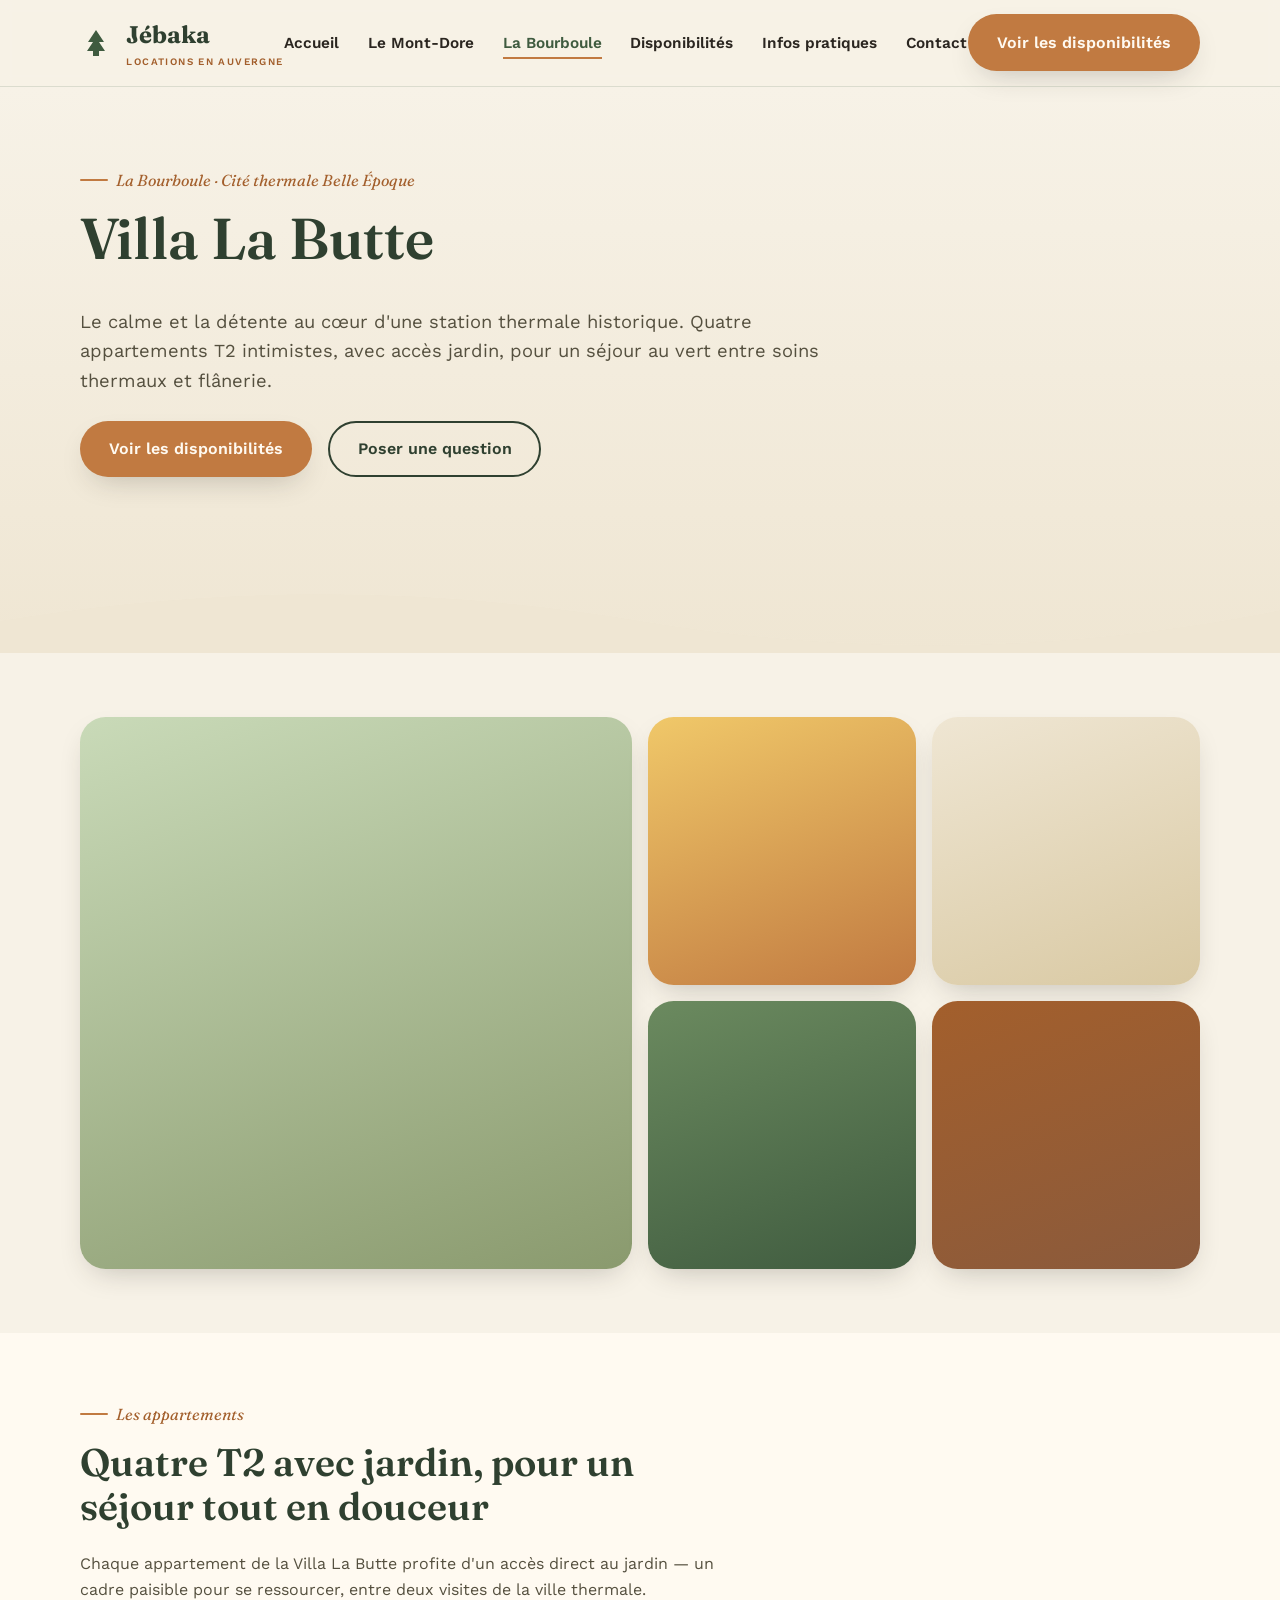
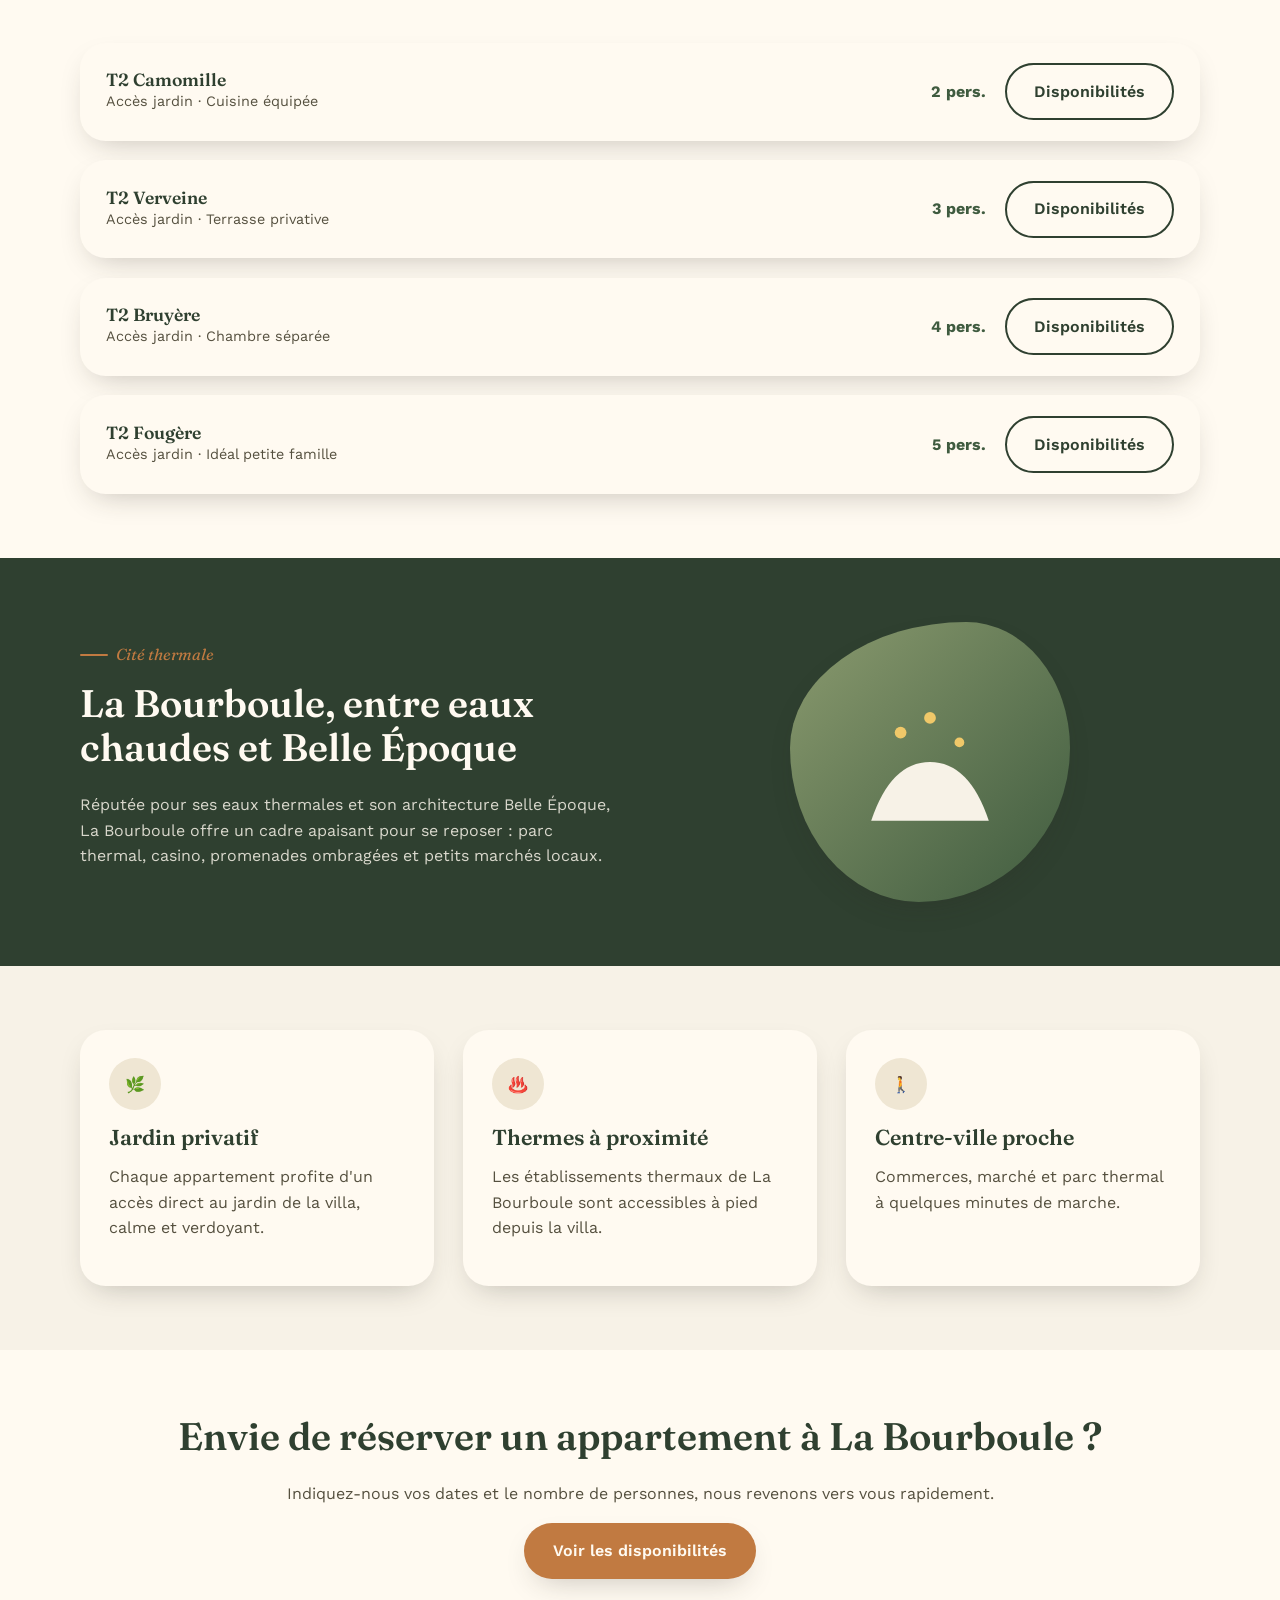
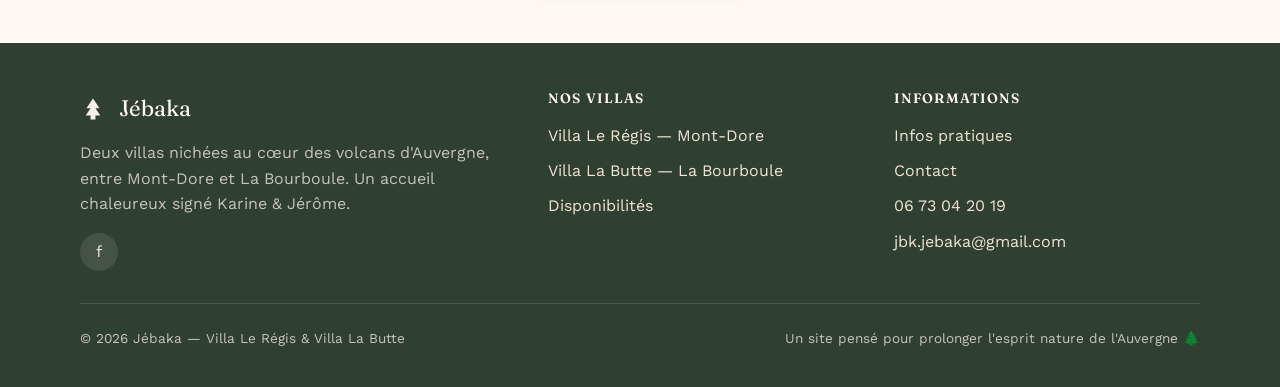
==== bourboule.html @ 48bd9418 "Refonte du site Jébaka avec un thème naturel Nouveau site statique (accueil, Mont-Dore, Bourboule, d" ====
<!DOCTYPE html>
<html lang="fr">
<head>
<meta charset="UTF-8">
<meta name="viewport" content="width=device-width, initial-scale=1.0">
<title>Villa La Butte — Appartements à La Bourboule | Jébaka</title>
<meta name="description" content="Villa La Butte à La Bourboule : 4 appartements T2 avec accès jardin, calme et détente dans une station thermale Belle Époque.">
<link rel="icon" href="data:image/svg+xml,<svg xmlns=%22http://www.w3.org/2000/svg%22 viewBox=%220 0 100 100%22><text y=%22.9em%22 font-size=%2290%22>🌲</text></svg>">
<link rel="preconnect" href="https://fonts.googleapis.com">
<link rel="preconnect" href="https://fonts.gstatic.com" crossorigin>
<link href="https://fonts.googleapis.com/css2?family=Fraunces:ital,wght@0,500;0,600;0,700;1,500&family=Work+Sans:wght@400;500;600;700&display=swap" rel="stylesheet">
<link rel="stylesheet" href="assets/css/style.css">
</head>
<body>

<header class="site-header">
  <div class="container">
    <a href="index.html" class="logo">
      <svg width="32" height="32" viewBox="0 0 32 32" fill="none"><path d="M16 3 L24 15h-5l6 9h-6l0 5h-6l0-5H7l6-9h-5Z" fill="#3f5b3f"/></svg>
      <span>Jébaka<span class="sub">Locations en Auvergne</span></span>
    </a>
    <nav class="main-nav" aria-label="Navigation principale">
      <ul>
        <li><a href="index.html">Accueil</a></li>
        <li><a href="mont-dore.html">Le Mont-Dore</a></li>
        <li><a href="bourboule.html" aria-current="page">La Bourboule</a></li>
        <li><a href="disponibilites.html">Disponibilités</a></li>
        <li><a href="infos-pratiques.html">Infos pratiques</a></li>
        <li><a href="contact.html">Contact</a></li>
      </ul>
    </nav>
    <div class="header-actions">
      <a href="disponibilites.html" class="btn btn-primary">Voir les disponibilités</a>
      <button class="nav-toggle" aria-label="Ouvrir le menu"><span></span></button>
    </div>
  </div>
</header>

<main>
  <section class="hero" style="padding-bottom:0;">
    <div class="container" style="grid-template-columns:1fr;">
      <div class="hero-copy" style="max-width:760px;">
        <p class="eyebrow">La Bourboule · Cité thermale Belle Époque</p>
        <h1>Villa La Butte</h1>
        <p class="lead">Le calme et la détente au cœur d'une station thermale historique. Quatre appartements T2 intimistes, avec accès jardin, pour un séjour au vert entre soins thermaux et flânerie.</p>
        <div class="hero-actions">
          <a href="disponibilites.html" class="btn btn-primary">Voir les disponibilités</a>
          <a href="contact.html" class="btn btn-ghost">Poser une question</a>
        </div>
      </div>
    </div>
    <svg class="mountain-line" viewBox="0 0 1200 120" preserveAspectRatio="none">
      <path d="M0,120 L0,90 Q300,40 600,90 T1200,80 L1200,120 Z" fill="#efe6d3"/>
    </svg>
  </section>

  <section class="section-cream">
    <div class="container">
      <div class="gallery-grid">
        <div style="background:linear-gradient(160deg,#c9dab8,#8a9a6e)"></div>
        <div style="background:linear-gradient(160deg,#f0c869,#c17a41)"></div>
        <div style="background:linear-gradient(160deg,#efe6d3,#d9c9a3)"></div>
        <div style="background:linear-gradient(160deg,#6b8a5f,#3f5b3f)"></div>
        <div style="background:linear-gradient(160deg,#a35f2c,#8a5a3c)"></div>
      </div>
    </div>
  </section>

  <section class="section-paper">
    <div class="container">
      <div class="section-head">
        <p class="eyebrow">Les appartements</p>
        <h2>Quatre T2 avec jardin, pour un séjour tout en douceur</h2>
        <p>Chaque appartement de la Villa La Butte profite d'un accès direct au jardin — un cadre paisible pour se ressourcer, entre deux visites de la ville thermale.</p>
      </div>
      <div class="apartment-list">
        <div class="apartment-row">
          <div>
            <h3>T2 Camomille</h3>
            <p class="meta">Accès jardin · Cuisine équipée</p>
          </div>
          <span class="capacity">2 pers.</span>
          <a href="disponibilites.html" class="btn btn-ghost">Disponibilités</a>
        </div>
        <div class="apartment-row">
          <div>
            <h3>T2 Verveine</h3>
            <p class="meta">Accès jardin · Terrasse privative</p>
          </div>
          <span class="capacity">3 pers.</span>
          <a href="disponibilites.html" class="btn btn-ghost">Disponibilités</a>
        </div>
        <div class="apartment-row">
          <div>
            <h3>T2 Bruyère</h3>
            <p class="meta">Accès jardin · Chambre séparée</p>
          </div>
          <span class="capacity">4 pers.</span>
          <a href="disponibilites.html" class="btn btn-ghost">Disponibilités</a>
        </div>
        <div class="apartment-row">
          <div>
            <h3>T2 Fougère</h3>
            <p class="meta">Accès jardin · Idéal petite famille</p>
          </div>
          <span class="capacity">5 pers.</span>
          <a href="disponibilites.html" class="btn btn-ghost">Disponibilités</a>
        </div>
      </div>
    </div>
  </section>

  <section class="section-forest">
    <div class="container" style="display:grid;grid-template-columns:1fr 1fr;gap:2.5rem;align-items:center;">
      <div class="blob" style="background:linear-gradient(135deg,#8a9a6e,#3f5b3f);margin-inline:auto;max-width:280px;order:2;">
        <svg viewBox="0 0 200 200" fill="none">
          <path d="M40 160 Q60 100 100 100 Q140 100 160 160Z" fill="#f7f2e7"/>
          <circle cx="70" cy="70" r="6" fill="#f0c869"/>
          <circle cx="130" cy="80" r="5" fill="#f0c869"/>
          <circle cx="100" cy="55" r="6" fill="#f0c869"/>
        </svg>
      </div>
      <div>
        <p class="eyebrow" style="color:#c17a41;">Cité thermale</p>
        <h2>La Bourboule, entre eaux chaudes et Belle Époque</h2>
        <p>Réputée pour ses eaux thermales et son architecture Belle Époque, La Bourboule offre un cadre apaisant pour se reposer : parc thermal, casino, promenades ombragées et petits marchés locaux.</p>
      </div>
    </div>
  </section>

  <section class="section-cream">
    <div class="container">
      <div class="feature-grid">
        <div class="feature-card">
          <div class="feature-icon">🌿</div>
          <h3>Jardin privatif</h3>
          <p>Chaque appartement profite d'un accès direct au jardin de la villa, calme et verdoyant.</p>
        </div>
        <div class="feature-card">
          <div class="feature-icon">♨️</div>
          <h3>Thermes à proximité</h3>
          <p>Les établissements thermaux de La Bourboule sont accessibles à pied depuis la villa.</p>
        </div>
        <div class="feature-card">
          <div class="feature-icon">🚶</div>
          <h3>Centre-ville proche</h3>
          <p>Commerces, marché et parc thermal à quelques minutes de marche.</p>
        </div>
      </div>
    </div>
  </section>

  <section class="section-paper">
    <div class="container" style="text-align:center;">
      <h2>Envie de réserver un appartement à La Bourboule ?</h2>
      <p>Indiquez-nous vos dates et le nombre de personnes, nous revenons vers vous rapidement.</p>
      <a href="disponibilites.html" class="btn btn-primary">Voir les disponibilités</a>
    </div>
  </section>
</main>

<footer class="site-footer">
  <div class="container">
    <div class="footer-grid">
      <div>
        <div class="footer-logo">
          <svg width="26" height="26" viewBox="0 0 32 32" fill="none"><path d="M16 3 L24 15h-5l6 9h-6l0 5h-6l0-5H7l6-9h-5Z" fill="#f7f2e7"/></svg>
          Jébaka
        </div>
        <p>Deux villas nichées au cœur des volcans d'Auvergne, entre Mont-Dore et La Bourboule. Un accueil chaleureux signé Karine &amp; Jérôme.</p>
        <div class="social-links">
          <a href="https://www.facebook.com" aria-label="Facebook" target="_blank" rel="noopener">f</a>
        </div>
      </div>
      <div>
        <h4>Nos villas</h4>
        <ul>
          <li><a href="mont-dore.html">Villa Le Régis — Mont-Dore</a></li>
          <li><a href="bourboule.html">Villa La Butte — La Bourboule</a></li>
          <li><a href="disponibilites.html">Disponibilités</a></li>
        </ul>
      </div>
      <div>
        <h4>Informations</h4>
        <ul>
          <li><a href="infos-pratiques.html">Infos pratiques</a></li>
          <li><a href="contact.html">Contact</a></li>
          <li><a href="tel:0673042019">06 73 04 20 19</a></li>
          <li><a href="mailto:jbk.jebaka@gmail.com">jbk.jebaka@gmail.com</a></li>
        </ul>
      </div>
    </div>
    <div class="footer-bottom">
      <p>© 2026 Jébaka — Villa Le Régis &amp; Villa La Butte</p>
      <p>Un site pensé pour prolonger l'esprit nature de l'Auvergne 🌲</p>
    </div>
  </div>
</footer>

<script src="assets/js/main.js"></script>
</body>
</html>
---- assets/css/style.css ----
/* =========================================================
   Jébaka — thème "nature d'Auvergne"
   Palette : sapin, terre cuite, mousse, crème, pierre volcanique
   ========================================================= */

:root {
  --forest-dark: #2f4030;
  --forest: #3f5b3f;
  --forest-light: #6b8a5f;
  --moss: #8a9a6e;
  --clay: #c17a41;
  --clay-dark: #a35f2c;
  --stone: #6f6459;
  --cream: #f7f2e7;
  --cream-dark: #efe6d3;
  --paper: #fffaf1;
  --ink: #2b2620;
  --ink-soft: #55503f;

  --font-display: "Fraunces", "Iowan Old Style", Georgia, serif;
  --font-body: "Work Sans", "Segoe UI", sans-serif;

  --radius-organic: 63% 37% 54% 46% / 45% 45% 55% 55%;
  --radius-soft: 1.6rem;
  --shadow-soft: 0 12px 30px -12px rgba(43, 38, 32, 0.28);
}

* { box-sizing: border-box; }

html { scroll-behavior: smooth; }

body {
  margin: 0;
  font-family: var(--font-body);
  color: var(--ink);
  background: var(--cream);
  line-height: 1.6;
}

img { max-width: 100%; display: block; }

a { color: inherit; text-decoration: none; }

h1, h2, h3, h4 {
  font-family: var(--font-display);
  color: var(--forest-dark);
  line-height: 1.15;
  margin: 0 0 0.6em;
  font-weight: 600;
}

h1 { font-size: clamp(2.2rem, 4vw + 1rem, 3.6rem); }
h2 { font-size: clamp(1.7rem, 2.5vw + 1rem, 2.4rem); }
h3 { font-size: 1.35rem; }

p { margin: 0 0 1em; color: var(--ink-soft); }

.container {
  width: min(1120px, 92%);
  margin-inline: auto;
}

.eyebrow {
  display: inline-flex;
  align-items: center;
  gap: 0.5em;
  font-family: var(--font-display);
  font-style: italic;
  color: var(--clay-dark);
  font-size: 1rem;
  margin-bottom: 0.8em;
}
.eyebrow::before {
  content: "";
  width: 28px;
  height: 2px;
  background: var(--clay);
  border-radius: 2px;
}

/* ---------- Buttons ---------- */
.btn {
  display: inline-flex;
  align-items: center;
  gap: 0.5em;
  padding: 0.85em 1.7em;
  border-radius: 999px;
  font-weight: 600;
  font-family: var(--font-body);
  border: 2px solid transparent;
  cursor: pointer;
  transition: transform 0.2s ease, box-shadow 0.2s ease, background 0.2s ease, color 0.2s ease;
}
.btn-primary {
  background: var(--clay);
  color: var(--paper);
  box-shadow: var(--shadow-soft);
}
.btn-primary:hover { background: var(--clay-dark); transform: translateY(-2px); }

.btn-ghost {
  background: transparent;
  border-color: currentColor;
  color: var(--forest-dark);
}
.btn-ghost:hover { background: var(--forest-dark); color: var(--paper); }

.btn-light {
  background: var(--paper);
  color: var(--forest-dark);
}
.btn-light:hover { background: var(--cream-dark); transform: translateY(-2px); }

/* ---------- Header ---------- */
.site-header {
  position: sticky;
  top: 0;
  z-index: 50;
  background: rgba(247, 242, 231, 0.92);
  backdrop-filter: blur(6px);
  border-bottom: 1px solid rgba(63, 91, 63, 0.15);
}
.site-header .container {
  display: flex;
  align-items: center;
  justify-content: space-between;
  padding-block: 0.9rem;
}

.logo {
  display: flex;
  align-items: center;
  gap: 0.6em;
  font-family: var(--font-display);
  font-size: 1.5rem;
  font-weight: 700;
  color: var(--forest-dark);
}
.logo svg { flex-shrink: 0; }
.logo span.sub {
  display: block;
  font-family: var(--font-body);
  font-size: 0.62rem;
  letter-spacing: 0.14em;
  text-transform: uppercase;
  font-weight: 600;
  color: var(--clay-dark);
}

.main-nav ul {
  list-style: none;
  display: flex;
  gap: 1.8rem;
  margin: 0;
  padding: 0;
}
.main-nav a {
  font-weight: 600;
  font-size: 0.96rem;
  color: var(--ink);
  padding-block: 0.3em;
  border-bottom: 2px solid transparent;
  transition: color 0.2s ease, border-color 0.2s ease;
}
.main-nav a:hover,
.main-nav a[aria-current="page"] {
  color: var(--forest);
  border-color: var(--clay);
}

.header-actions { display: flex; align-items: center; gap: 1rem; }

.nav-toggle {
  display: none;
  background: none;
  border: none;
  cursor: pointer;
  padding: 0.4em;
}
.nav-toggle span, .nav-toggle span::before, .nav-toggle span::after {
  display: block;
  width: 24px;
  height: 2px;
  background: var(--forest-dark);
  position: relative;
  transition: 0.2s;
}
.nav-toggle span::before, .nav-toggle span::after { content: ""; position: absolute; left: 0; }
.nav-toggle span::before { top: -7px; }
.nav-toggle span::after { top: 7px; }

/* ---------- Hero ---------- */
.hero {
  position: relative;
  overflow: hidden;
  background: linear-gradient(180deg, var(--cream) 0%, var(--cream-dark) 100%);
  padding-block: clamp(3rem, 6vw, 6rem) 0;
}
.hero .container {
  display: grid;
  grid-template-columns: 1.1fr 0.9fr;
  gap: 3rem;
  align-items: center;
}
.hero-copy p.lead { font-size: 1.15rem; }
.hero-actions { display: flex; gap: 1rem; flex-wrap: wrap; margin-top: 1.6rem; }

.hero-badges {
  display: flex;
  gap: 1.5rem;
  margin-top: 2.2rem;
  flex-wrap: wrap;
}
.hero-badges .badge {
  display: flex;
  align-items: center;
  gap: 0.6em;
  font-size: 0.9rem;
  font-weight: 600;
  color: var(--forest-dark);
}

.hero-art { position: relative; }
.blob {
  border-radius: var(--radius-organic);
  background: linear-gradient(135deg, var(--forest-light), var(--forest));
  aspect-ratio: 1;
  display: flex;
  align-items: center;
  justify-content: center;
  box-shadow: var(--shadow-soft);
}
.blob svg { width: 70%; height: 70%; }

.mountain-line {
  width: 100%;
  height: auto;
  display: block;
  margin-top: 3rem;
}

/* ---------- Sections ---------- */
section { padding-block: clamp(3rem, 5vw, 5.5rem); }
.section-cream { background: var(--cream); }
.section-paper { background: var(--paper); }
.section-forest {
  background: var(--forest-dark);
  color: var(--cream);
}
.section-forest h2, .section-forest h3 { color: var(--paper); }
.section-forest p { color: rgba(247, 242, 231, 0.85); }

.section-head { max-width: 640px; margin-bottom: 2.5rem; }
.section-head.center { margin-inline: auto; text-align: center; }

/* ---------- Property cards ---------- */
.property-grid {
  display: grid;
  grid-template-columns: repeat(2, 1fr);
  gap: 2rem;
}
.property-card {
  background: var(--paper);
  border-radius: var(--radius-soft);
  overflow: hidden;
  box-shadow: var(--shadow-soft);
  display: flex;
  flex-direction: column;
}
.property-media {
  aspect-ratio: 16/10;
  position: relative;
  overflow: hidden;
}
.property-body { padding: 1.8rem; display: flex; flex-direction: column; gap: 0.8rem; flex: 1; }
.property-tags { display: flex; gap: 0.5rem; flex-wrap: wrap; margin-bottom: 0.3rem; }
.tag {
  font-size: 0.75rem;
  font-weight: 700;
  letter-spacing: 0.04em;
  text-transform: uppercase;
  padding: 0.3em 0.8em;
  border-radius: 999px;
  background: var(--cream-dark);
  color: var(--forest);
}
.property-body .btn { margin-top: auto; align-self: flex-start; }

/* ---------- Feature grid ---------- */
.feature-grid {
  display: grid;
  grid-template-columns: repeat(3, 1fr);
  gap: 1.8rem;
}
.feature-card {
  background: var(--paper);
  border-radius: var(--radius-soft);
  padding: 1.8rem;
  box-shadow: var(--shadow-soft);
}
.feature-icon {
  width: 52px;
  height: 52px;
  border-radius: 50%;
  background: var(--cream-dark);
  display: flex;
  align-items: center;
  justify-content: center;
  margin-bottom: 1rem;
  color: var(--forest);
}

/* ---------- Apartment list (detail pages) ---------- */
.apartment-list { display: grid; gap: 1.2rem; }
.apartment-row {
  display: grid;
  grid-template-columns: 1fr auto auto;
  gap: 1.2rem;
  align-items: center;
  background: var(--paper);
  border-radius: var(--radius-soft);
  padding: 1.3rem 1.6rem;
  box-shadow: var(--shadow-soft);
}
.apartment-row h3 { margin: 0; font-size: 1.1rem; }
.apartment-row .meta { color: var(--ink-soft); font-size: 0.9rem; margin: 0; }
.apartment-row .capacity {
  font-weight: 700;
  color: var(--forest);
  white-space: nowrap;
}

/* ---------- Gallery ---------- */
.gallery-grid {
  display: grid;
  grid-template-columns: repeat(4, 1fr);
  gap: 1rem;
}
.gallery-grid > div {
  aspect-ratio: 1;
  border-radius: var(--radius-soft);
  overflow: hidden;
  box-shadow: var(--shadow-soft);
}
.gallery-grid > div:nth-child(1) { grid-column: span 2; grid-row: span 2; }

/* ---------- Info / practical page ---------- */
.info-grid {
  display: grid;
  grid-template-columns: repeat(2, 1fr);
  gap: 1.8rem;
}
.info-card {
  background: var(--paper);
  border-radius: var(--radius-soft);
  padding: 1.8rem;
  box-shadow: var(--shadow-soft);
  border-left: 4px solid var(--clay);
}
.info-card h3 { margin-bottom: 0.5rem; }
.schedule-table { width: 100%; border-collapse: collapse; margin-top: 1rem; }
.schedule-table th, .schedule-table td {
  text-align: left;
  padding: 0.6em 0.4em;
  border-bottom: 1px solid var(--cream-dark);
  font-size: 0.95rem;
}
.schedule-table th { color: var(--forest); font-family: var(--font-display); }

.link-list { list-style: none; padding: 0; margin: 0; display: grid; gap: 0.7rem; }
.link-list a {
  display: flex;
  align-items: center;
  gap: 0.6em;
  font-weight: 600;
  color: var(--forest);
}
.link-list a:hover { color: var(--clay-dark); }

/* ---------- Availability page ---------- */
.avail-panel {
  background: var(--paper);
  border-radius: var(--radius-soft);
  box-shadow: var(--shadow-soft);
  padding: 2rem;
  display: grid;
  grid-template-columns: 1fr 1fr;
  gap: 2rem;
  align-items: center;
}
.avail-steps { list-style: none; padding: 0; margin: 0; counter-reset: step; display: grid; gap: 1.2rem; }
.avail-steps li {
  counter-increment: step;
  display: flex;
  gap: 1rem;
  align-items: flex-start;
}
.avail-steps li::before {
  content: counter(step);
  flex-shrink: 0;
  width: 34px; height: 34px;
  border-radius: 50%;
  background: var(--forest);
  color: var(--paper);
  font-weight: 700;
  display: flex; align-items: center; justify-content: center;
  font-family: var(--font-display);
}

/* ---------- Contact ---------- */
.contact-grid {
  display: grid;
  grid-template-columns: 1fr 1fr;
  gap: 2.5rem;
}
.contact-card {
  background: var(--paper);
  border-radius: var(--radius-soft);
  box-shadow: var(--shadow-soft);
  padding: 2rem;
}
.contact-detail { display: flex; align-items: center; gap: 0.8em; margin-bottom: 1.1rem; }
.contact-detail .icon-badge {
  width: 42px; height: 42px; border-radius: 50%;
  background: var(--cream-dark); color: var(--forest);
  display: flex; align-items: center; justify-content: center; flex-shrink: 0;
}
.form-field { margin-bottom: 1.1rem; display: grid; gap: 0.4em; }
.form-field label { font-weight: 600; font-size: 0.9rem; color: var(--forest-dark); }
.form-field input, .form-field textarea {
  padding: 0.8em 1em;
  border-radius: 0.7em;
  border: 1px solid var(--cream-dark);
  background: var(--cream);
  font-family: var(--font-body);
  font-size: 1rem;
  color: var(--ink);
}
.form-field input:focus, .form-field textarea:focus {
  outline: 2px solid var(--forest-light);
  outline-offset: 1px;
}

/* ---------- Testimonial ---------- */
.testimonial {
  max-width: 760px;
  margin-inline: auto;
  text-align: center;
}
.testimonial p.quote {
  font-family: var(--font-display);
  font-style: italic;
  font-size: 1.5rem;
  color: var(--paper);
}
.testimonial .author { font-weight: 700; color: var(--clay); }

/* ---------- Footer ---------- */
.site-footer {
  background: var(--forest-dark);
  color: var(--cream-dark);
  padding-block: 3rem 1.5rem;
}
.footer-grid {
  display: grid;
  grid-template-columns: 1.4fr 1fr 1fr;
  gap: 2.5rem;
  padding-bottom: 2rem;
  border-bottom: 1px solid rgba(247, 242, 231, 0.15);
}
.site-footer p { color: rgba(247, 242, 231, 0.75); }

.footer-grid h4 {
  color: var(--paper);
  font-size: 0.85rem;
  text-transform: uppercase;
  letter-spacing: 0.08em;
  margin-bottom: 1rem;
}
.footer-grid ul { list-style: none; margin: 0; padding: 0; display: grid; gap: 0.6rem; }
.footer-grid a:hover { color: var(--paper); }
.footer-logo { display: flex; align-items: center; gap: 0.6em; font-family: var(--font-display); font-size: 1.4rem; color: var(--paper); margin-bottom: 0.8rem; }
.footer-bottom {
  display: flex;
  justify-content: space-between;
  align-items: center;
  padding-top: 1.5rem;
  font-size: 0.85rem;
  flex-wrap: wrap;
  gap: 1rem;
}
.social-links { display: flex; gap: 0.8rem; }
.social-links a {
  width: 38px; height: 38px; border-radius: 50%;
  background: rgba(247, 242, 231, 0.1);
  display: flex; align-items: center; justify-content: center;
  transition: background 0.2s ease;
}
.social-links a:hover { background: var(--clay); }

/* ---------- Utilities ---------- */
.divider-leaf {
  display: flex;
  justify-content: center;
  color: var(--moss);
  margin-block: 0.5rem 2.5rem;
}

/* ---------- Responsive ---------- */
@media (max-width: 900px) {
  .main-nav { display: none; }
  .nav-toggle { display: block; }
  .hero .container { grid-template-columns: 1fr; }
  .hero-art { order: -1; max-width: 320px; margin-inline: auto; }
  .property-grid, .feature-grid, .info-grid, .contact-grid, .avail-panel {
    grid-template-columns: 1fr;
  }
  .gallery-grid { grid-template-columns: repeat(2, 1fr); }
  .footer-grid { grid-template-columns: 1fr; }
  .apartment-row { grid-template-columns: 1fr; text-align: left; }
}

body.nav-open .main-nav {
  display: block;
  position: absolute;
  top: 100%;
  left: 0;
  right: 0;
  background: var(--paper);
  box-shadow: var(--shadow-soft);
  padding: 1.5rem;
}
body.nav-open .main-nav ul { flex-direction: column; gap: 1rem; }
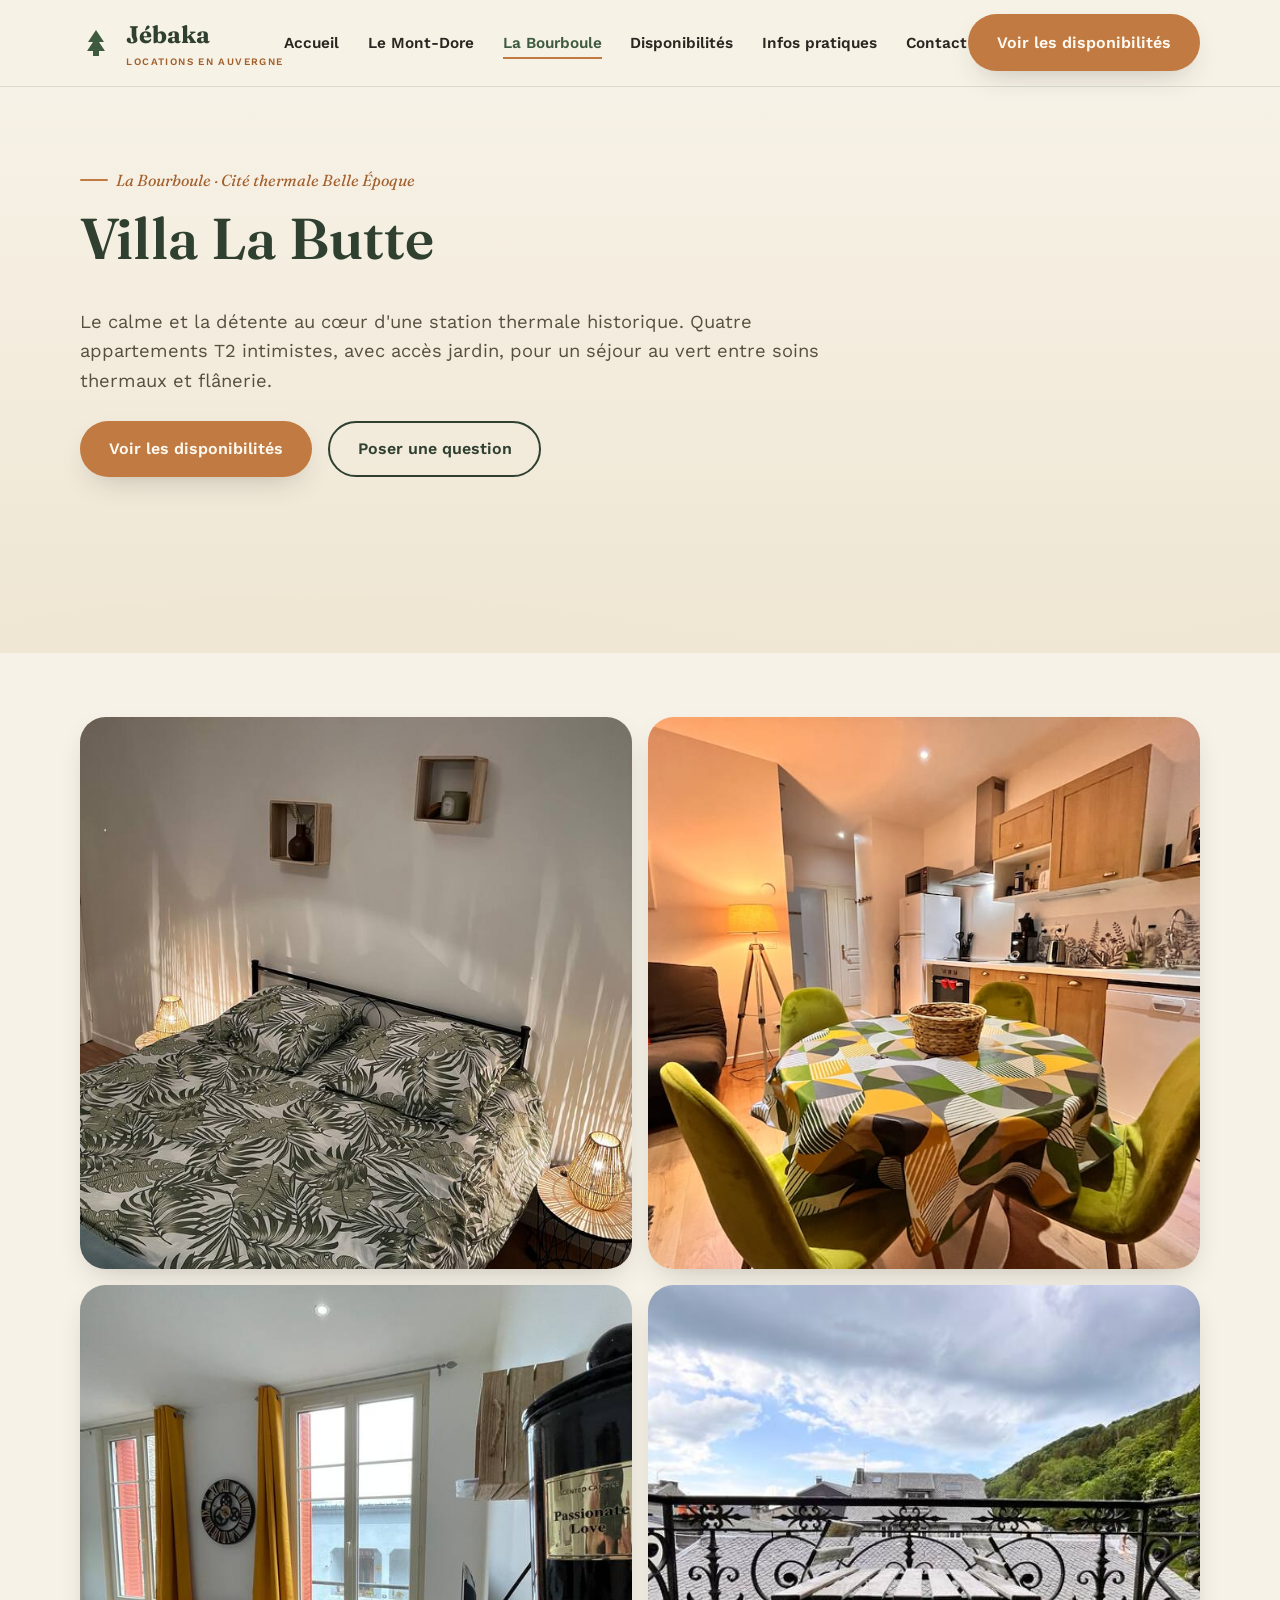
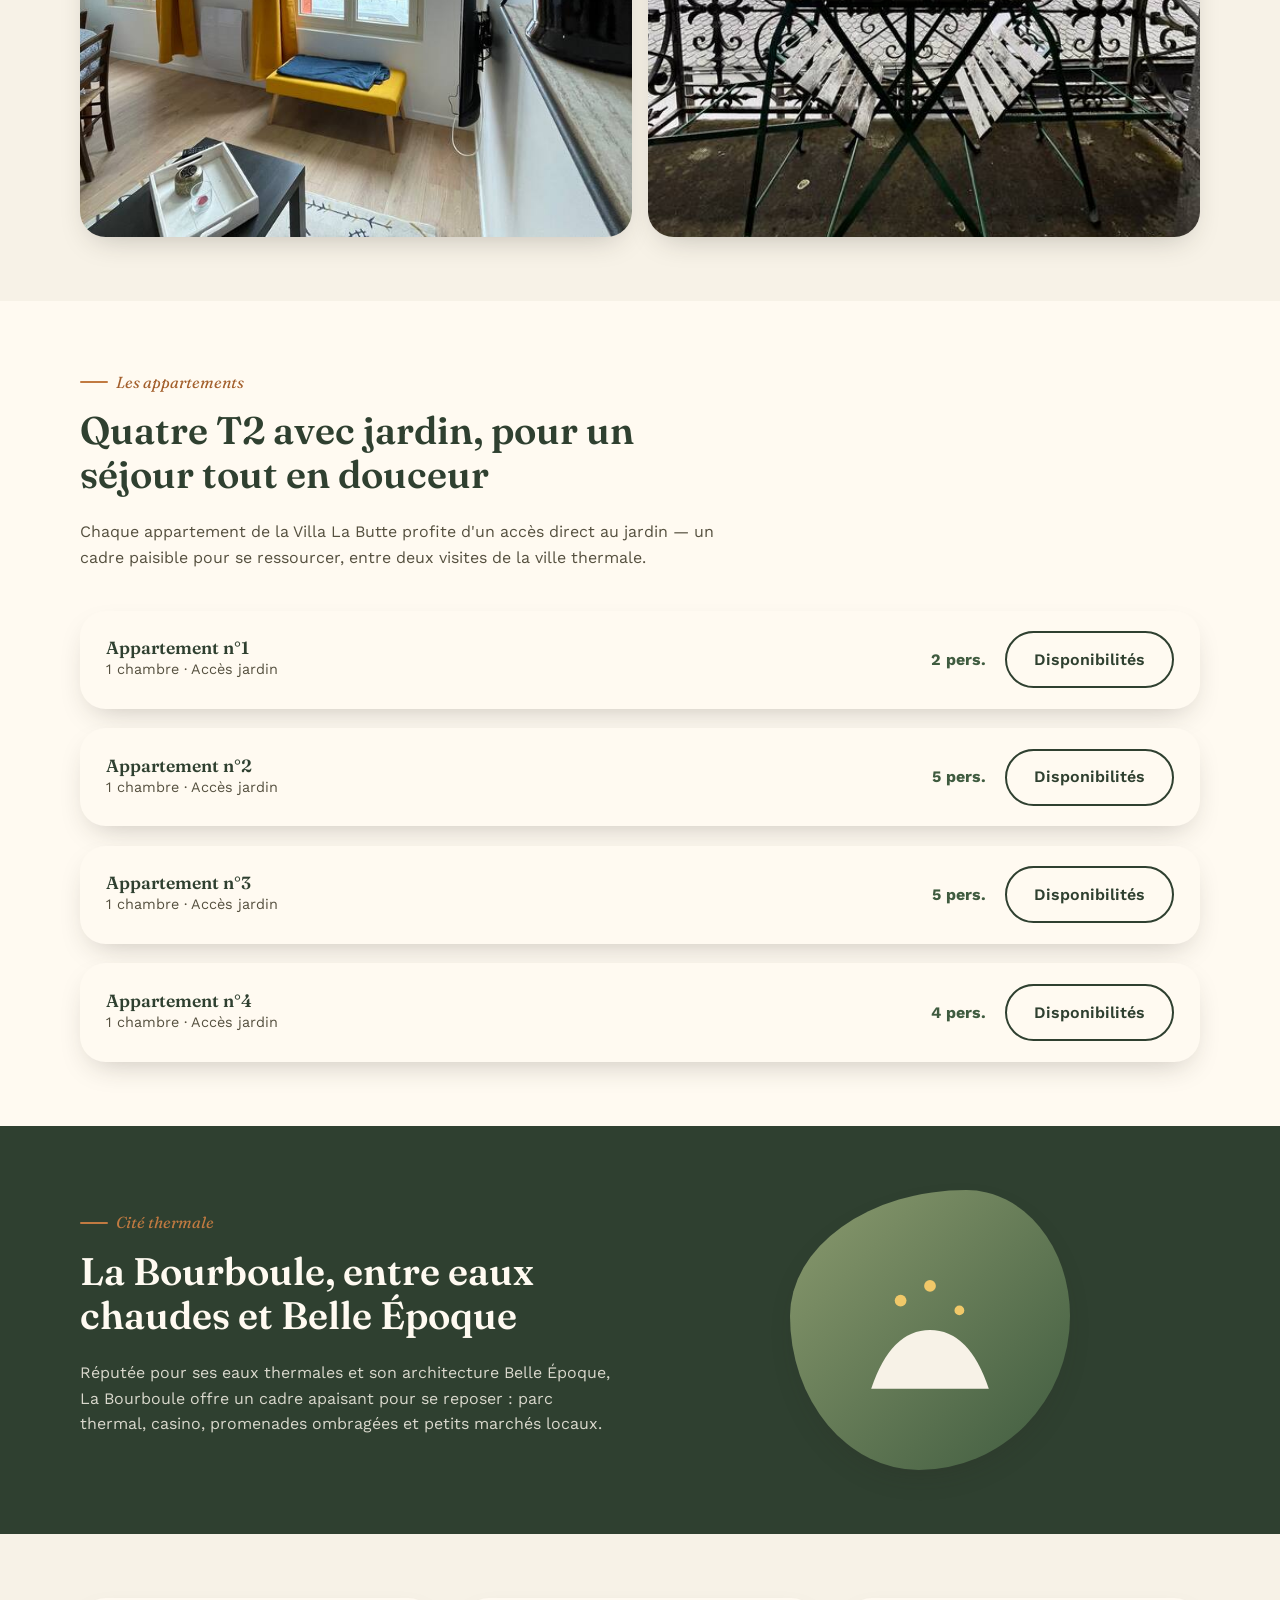
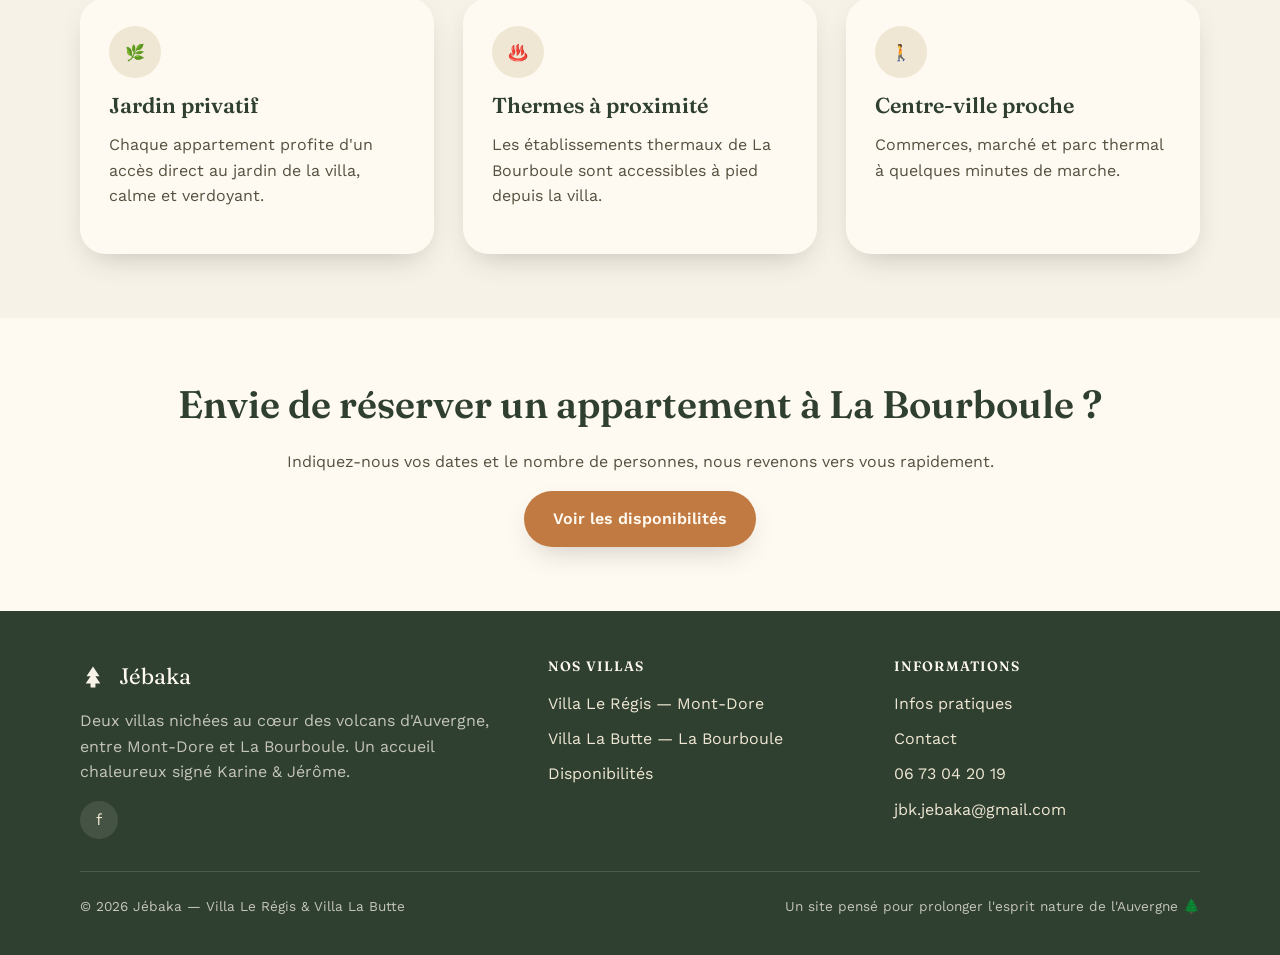
==== commit c7d03936: "Intègre les vraies photos des logements Remplace les illustrations SVG par les photos réelles des ap" ====
--- a/bourboule.html
+++ b/bourboule.html
@@ -56,12 +56,11 @@
 
   <section class="section-cream">
     <div class="container">
-      <div class="gallery-grid">
-        <div style="background:linear-gradient(160deg,#c9dab8,#8a9a6e)"></div>
-        <div style="background:linear-gradient(160deg,#f0c869,#c17a41)"></div>
-        <div style="background:linear-gradient(160deg,#efe6d3,#d9c9a3)"></div>
-        <div style="background:linear-gradient(160deg,#6b8a5f,#3f5b3f)"></div>
-        <div style="background:linear-gradient(160deg,#a35f2c,#8a5a3c)"></div>
+      <div class="gallery-grid cols-2">
+        <div><img src="assets/img/bourboule/chambre-jungle.jpg" alt="Chambre avec linge de lit feuillage, Villa La Butte" loading="lazy"></div>
+        <div><img src="assets/img/bourboule/salon-cuisine-verte.jpg" alt="Cuisine et coin repas, Villa La Butte" loading="lazy"></div>
+        <div><img src="assets/img/bourboule/salon-rideaux-jaunes.jpg" alt="Salon lumineux, Villa La Butte" loading="lazy"></div>
+        <div><img src="assets/img/bourboule/terrasse-fer-forge.jpg" alt="Terrasse en fer forgé avec vue sur les toits, Villa La Butte" loading="lazy"></div>
       </div>
     </div>
   </section>
@@ -76,34 +75,34 @@
       <div class="apartment-list">
         <div class="apartment-row">
           <div>
-            <h3>T2 Camomille</h3>
-            <p class="meta">Accès jardin · Cuisine équipée</p>
+            <h3>Appartement n°1</h3>
+            <p class="meta">1 chambre · Accès jardin</p>
           </div>
           <span class="capacity">2 pers.</span>
           <a href="disponibilites.html" class="btn btn-ghost">Disponibilités</a>
         </div>
         <div class="apartment-row">
           <div>
-            <h3>T2 Verveine</h3>
-            <p class="meta">Accès jardin · Terrasse privative</p>
-          </div>
-          <span class="capacity">3 pers.</span>
-          <a href="disponibilites.html" class="btn btn-ghost">Disponibilités</a>
-        </div>
-        <div class="apartment-row">
-          <div>
-            <h3>T2 Bruyère</h3>
-            <p class="meta">Accès jardin · Chambre séparée</p>
+            <h3>Appartement n°2</h3>
+            <p class="meta">1 chambre · Accès jardin</p>
+          </div>
+          <span class="capacity">5 pers.</span>
+          <a href="disponibilites.html" class="btn btn-ghost">Disponibilités</a>
+        </div>
+        <div class="apartment-row">
+          <div>
+            <h3>Appartement n°3</h3>
+            <p class="meta">1 chambre · Accès jardin</p>
+          </div>
+          <span class="capacity">5 pers.</span>
+          <a href="disponibilites.html" class="btn btn-ghost">Disponibilités</a>
+        </div>
+        <div class="apartment-row">
+          <div>
+            <h3>Appartement n°4</h3>
+            <p class="meta">1 chambre · Accès jardin</p>
           </div>
           <span class="capacity">4 pers.</span>
-          <a href="disponibilites.html" class="btn btn-ghost">Disponibilités</a>
-        </div>
-        <div class="apartment-row">
-          <div>
-            <h3>T2 Fougère</h3>
-            <p class="meta">Accès jardin · Idéal petite famille</p>
-          </div>
-          <span class="capacity">5 pers.</span>
           <a href="disponibilites.html" class="btn btn-ghost">Disponibilités</a>
         </div>
       </div>
--- a/assets/css/style.css
+++ b/assets/css/style.css
@@ -272,6 +272,14 @@
   position: relative;
   overflow: hidden;
 }
+.property-media img {
+  width: 100%;
+  height: 100%;
+  object-fit: cover;
+  display: block;
+  transition: transform 0.4s ease;
+}
+.property-card:hover .property-media img { transform: scale(1.04); }
 .property-body { padding: 1.8rem; display: flex; flex-direction: column; gap: 0.8rem; flex: 1; }
 .property-tags { display: flex; gap: 0.5rem; flex-wrap: wrap; margin-bottom: 0.3rem; }
 .tag {
@@ -342,7 +350,16 @@
   overflow: hidden;
   box-shadow: var(--shadow-soft);
 }
+.gallery-grid img {
+  width: 100%;
+  height: 100%;
+  object-fit: cover;
+  display: block;
+}
 .gallery-grid > div:nth-child(1) { grid-column: span 2; grid-row: span 2; }
+.gallery-grid.cols-2 { grid-template-columns: repeat(2, 1fr); }
+.gallery-grid.cols-2 > div:nth-child(1) { grid-column: span 1; grid-row: span 1; }
+.gallery-grid.plain > div:nth-child(1) { grid-column: span 1; grid-row: span 1; }
 
 /* ---------- Info / practical page ---------- */
 .info-grid {
